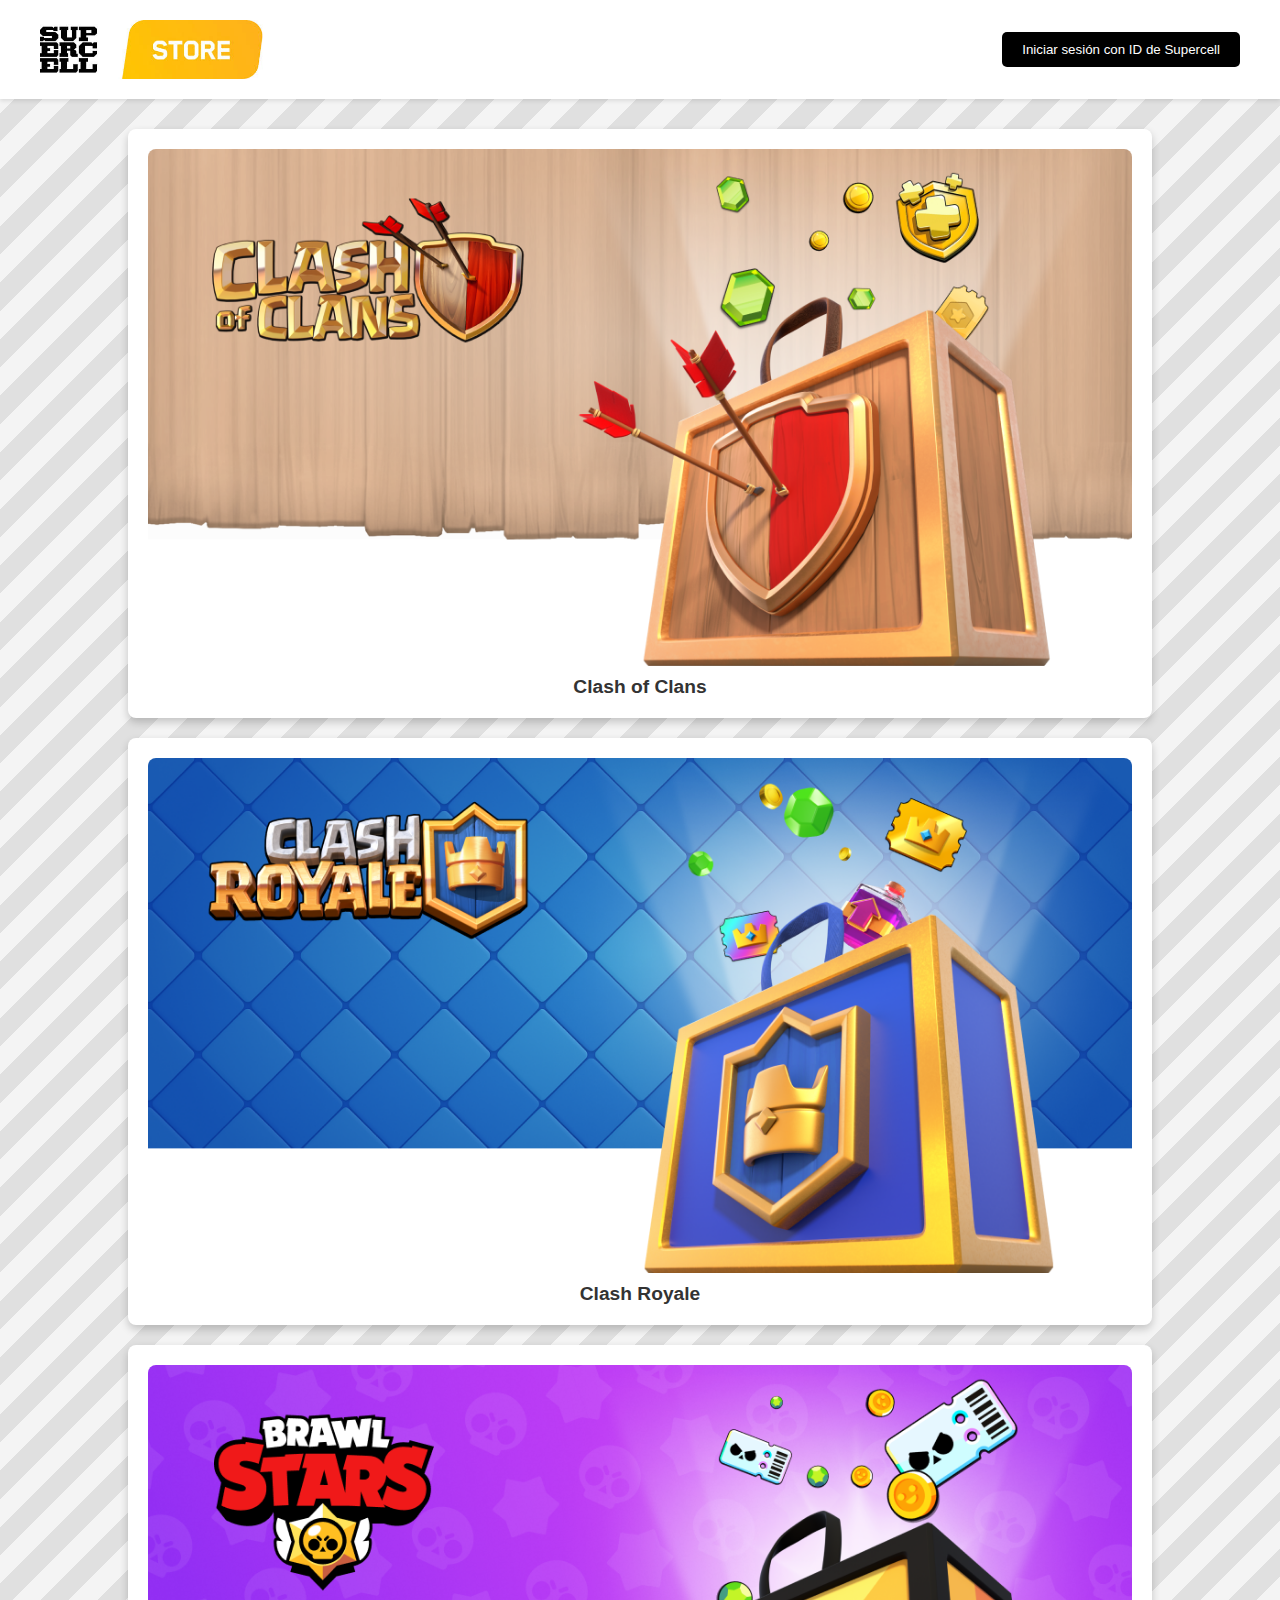
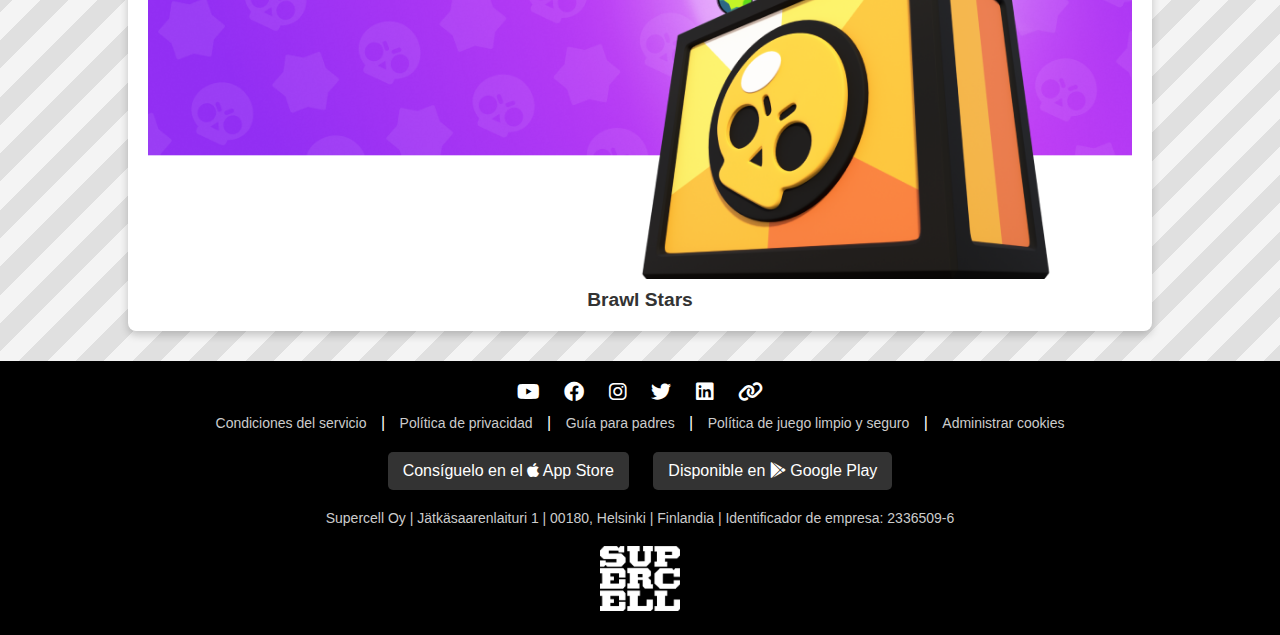
==== index.html @ 846e90d2 "Update and rename main.html to index.html" ====
<!DOCTYPE html>
<html lang="es">
<head>
  <meta charset="UTF-8">
  <meta name="viewport" content="width=device-width, initial-scale=1.0">
  <title>Supercell Store</title>
  <link rel="stylesheet" href="styles.css">
  <link rel="stylesheet" href="https://cdnjs.cloudflare.com/ajax/libs/font-awesome/6.0.0-beta3/css/all.min.css">
</head>
<body>

  <!-- Encabezado -->
  <header>
    <div class="header-container">
      <img src="Image/Logo_Header.jpg" alt="Supercell Store Logo" class="logo">
      <button class="login-button" onclick="window.location.href='Registro.html'">Iniciar sesión con ID de Supercell</button>
    </div>
  </header>

  <!-- Cuerpo principal -->
  <main>
    <a href="URL_DE_CLASH_OF_CLANS" class="game-block" id="clash-of-clans">
      <img src="Image/CoC.png" alt="Clash of Clans">
      <h2>Clash of Clans</h2>
    </a>

    <a href="URL_DE_CLASH_ROYALE" class="game-block" id="clash-royale">
      <img src="Image/C_R.png" alt="Clash Royale">
      <h2>Clash Royale</h2>
    </a>

    <a href="URL_DE_BRAWL_STARS" class="game-block" id="brawl-stars">
      <img src="Image/B_S.png" alt="Brawl Stars">
      <h2>Brawl Stars</h2>
    </a>
  </main>


  <!-- Footer fijo -->
  <footer>
    <div class="footer-content">
      <div class="social-icons">
        <a href="https://www.youtube.com/supercell"><i class="fab fa-youtube"></i></a>
        <a href="https://www.facebook.com/supercell/"><i class="fab fa-facebook"></i></a>
        <a href="https://www.instagram.com/supercell/"><i class="fab fa-instagram"></i></a>
        <a href="https://x.com/supercell"><i class="fab fa-twitter"></i></a>
        <a href="https://www.linkedin.com/company/supercell/"><i class="fab fa-linkedin"></i></a>
        <a href="https://www.glassdoor.com/Overview/Working-at-Supercell-EI_IE511675.11,20.htm"><i class="fas fa-link"></i></a>
      </div>
      <div class="footer-links">
        <a href="#">Condiciones del servicio</a> |
        <a href="#">Política de privacidad</a> |
        <a href="#">Guía para padres</a> |
        <a href="#">Política de juego limpio y seguro</a> |
        <a href="#">Administrar cookies</a>
      </div>
      <div class="app-links">
        <a href="#" class="app-store">Consíguelo en el <i class="fab fa-apple"></i> App Store</a>
        <a href="#" class="play-store">Disponible en <i class="fab fa-google-play"></i> Google Play</a>
      </div>
      <div class="company-info">
        <p>Supercell Oy | Jätkäsaarenlaituri 1 | 00180, Helsinki | Finlandia | Identificador de empresa: 2336509-6</p>
      </div>
      <img src="Image/Logo_Blanco.png" alt="Supercell Logo" class="footer-logo">
    </div>
  </footer>

  <script src="script.js"></script>
</body>
</html>
---- styles.css ----
/* Reset */
* {
  margin: 0;
  padding: 0;
  box-sizing: border-box;
}

body {
  font-family: Arial, sans-serif;
  background: #f4f4f4; /* Fondo gris claro */
  color: #333;
  min-height: 100vh;
  display: flex;
  flex-direction: column;
  background-image: repeating-linear-gradient(
    135deg,
    #e0e0e0,
    #e0e0e0 20px, /* Ajusta este valor para líneas más gruesas */
    #f4f4f4 20px,
    #f4f4f4 40px /* Ajusta este valor para el espacio entre líneas */
  ); /* Patrón de líneas de puntadas */
}


/* Encabezado */
header {
  background-color: #ffffff;
  padding: 20px;
  text-align: center;
  box-shadow: 0 2px 4px rgba(0, 0, 0, 0.1);
}

.header-container {
  display: flex;
  justify-content: space-between;
  align-items: center;
  max-width: 1200px;
  margin: auto;
}

.logo {
  width: 225px;
  height: auto;
}

.login-button {
  background-color: #000000;
  color: white;
  padding: 10px 20px;
  border: none;
  border-radius: 5px;
  cursor: pointer;
}

.login-button:hover {
  background-color: #005bb5;
}

/* Cuerpo principal */
main {
  display: flex;
  flex-direction: column;
  align-items: center;
  flex: 1;
  padding: 20px 0;
}

/* Estilo de la imagen en cada bloque */

/* Animación para la caja de juego */

.game-block {
  display: flex;
  flex-direction: column;
  align-items: center;
  background-color: #ffffff;
  width: 80%; /* Ocupa más espacio */
  padding: 20px;
  margin: 10px 0;
  text-align: center;
  text-decoration: none; /* Elimina el subrayado de los enlaces */
  color: inherit; /* Hereda el color del texto del padre */
  border-radius: 8px;
  box-shadow: 0 4px 8px rgba(0, 0, 0, 0.2);
  transition: transform 0.2s ease, box-shadow 0.2s ease;
}

/* Estilo para enlaces dentro de .game-block */
.game-block a {
  text-decoration: none; /* Elimina el subrayado de los enlaces */
  color: inherit; /* Hereda el color del texto del padre */
}

/* Para evitar que cambie de color cuando se visita */
.game-block a:visited {
  color: inherit; /* Mantiene el color original del texto */
}

/* Para evitar que aparezca subrayado en el foco (cuando se selecciona) */
.game-block a:focus {
  text-decoration: none; /* Elimina el subrayado cuando está en foco */
  outline: none; /* Elimina el contorno por defecto del foco (opcional) */
}

.game-block:hover {
  transform: scale(1.03); /* Escala más ligera del 3% */
  box-shadow: 0 6px 12px rgba(0, 0, 0, 0.3); /* Sombra un poco más profunda */
}

/* Imagen dentro de la caja de juego */
.game-block img {
  width: 100%;
  border-radius: 8px;
  transition: transform 0.2s ease; /* Sin zoom adicional en la imagen */
}

.game-block h2 {
  margin-top: 10px;
  font-size: 1.2rem;
  color: #333; /* Color del nombre del juego */
  transition: color 0.2s ease;
}

/* Cambia el color del texto al hacer hover (opcional) */
.game-block:hover h2 {
  color: #005bb5; /* Cambia el color del texto al hacer hover (opcional) */
}


/* Footer */
footer {
  background-color: #000;
  color: white;
  padding: 20px 0;
  text-align: center;
  width: 100%; /* Ocupa toda la parte inferior de la página */
}

.footer-content {
  max-width: 1200px;
  margin: auto;
}

.social-icons a {
  color: white;
  margin: 0 10px;
  font-size: 20px;
  text-decoration: none;
}

.footer-links {
  margin: 10px 0;
}

.footer-links a {
  color: #ccc;
  margin: 0 10px;
  text-decoration: none;
  font-size: 14px;
}

.footer-links a:hover {
  text-decoration: underline;
}

.app-links a {
  color: white;
  background: #333;
  padding: 10px 15px;
  margin: 10px;
  border-radius: 5px;
  text-decoration: none;
  display: inline-block;
}

.app-links a:hover {
  background: #555;
}

.company-info {
  margin: 10px 0;
  font-size: 14px;
  color: #ccc;
}

.footer-logo {
  width: 80px;
  height: auto;
  margin-top: 10px;
}
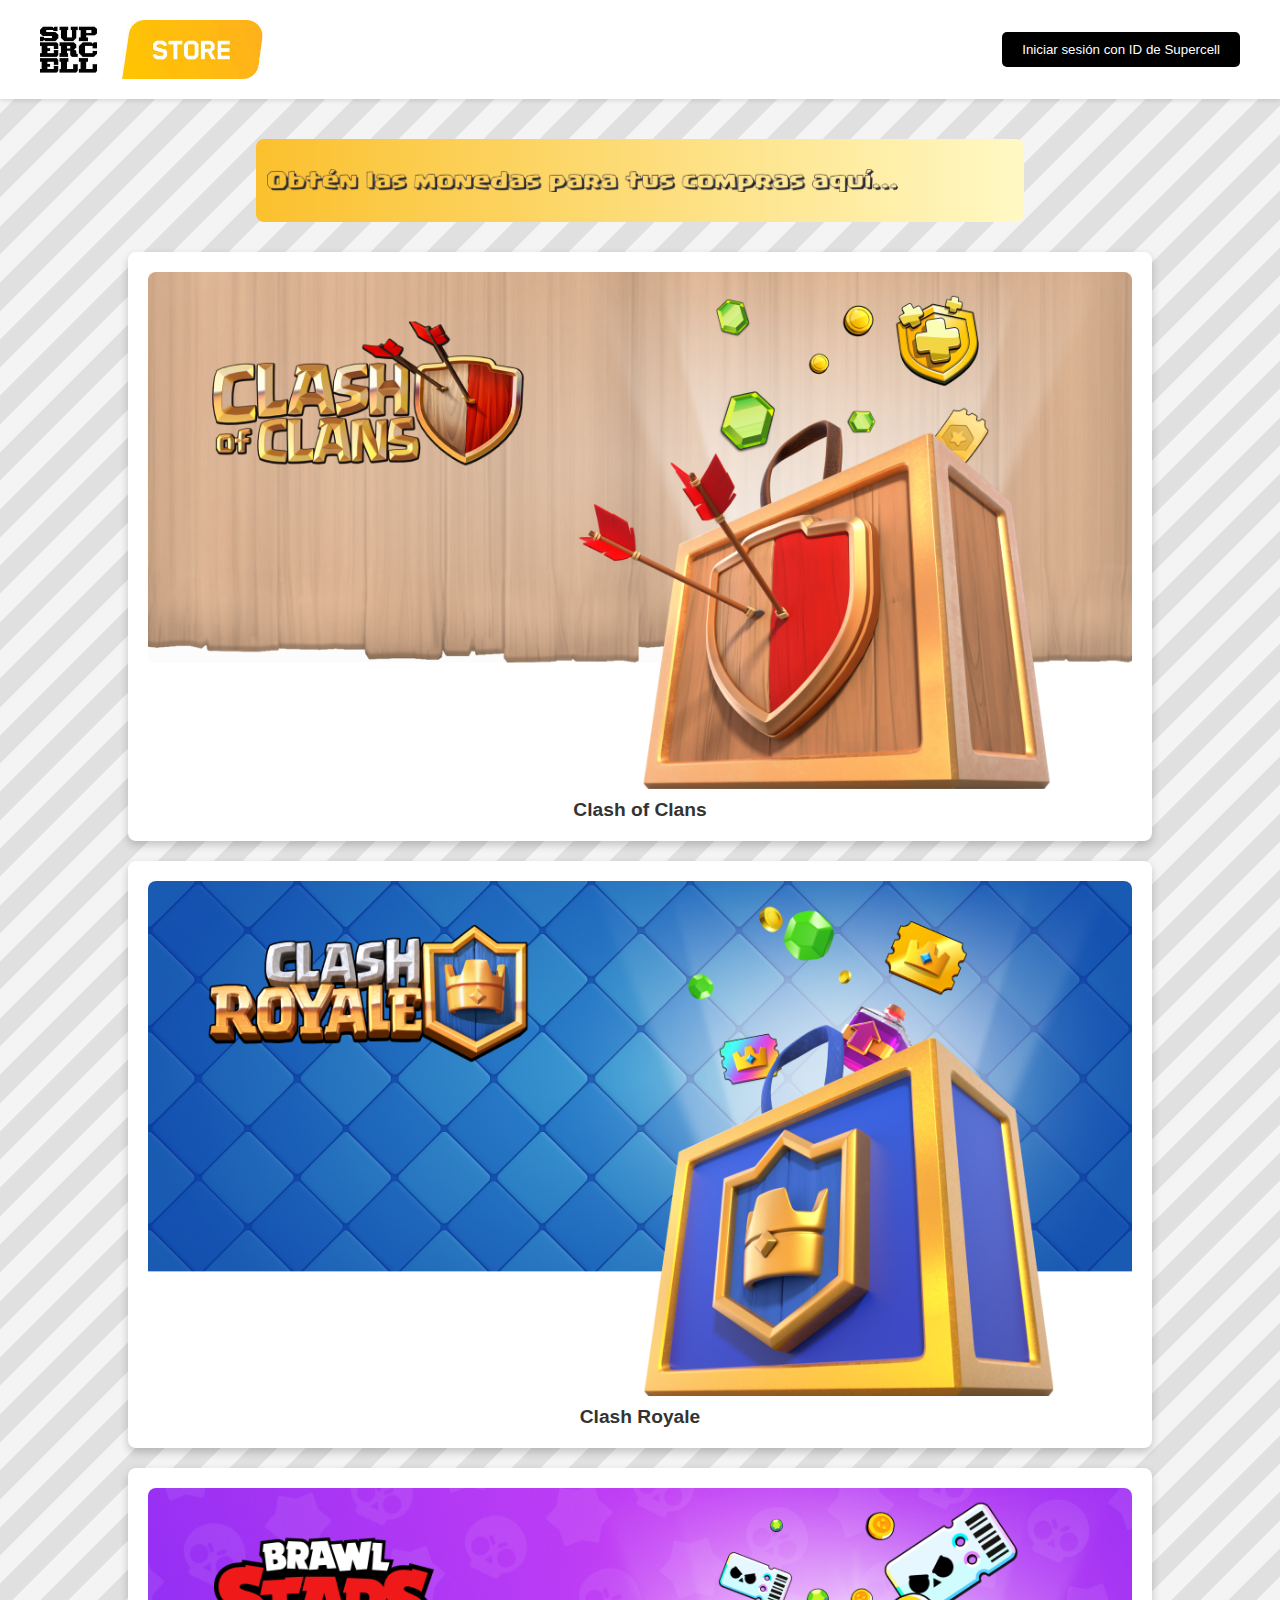
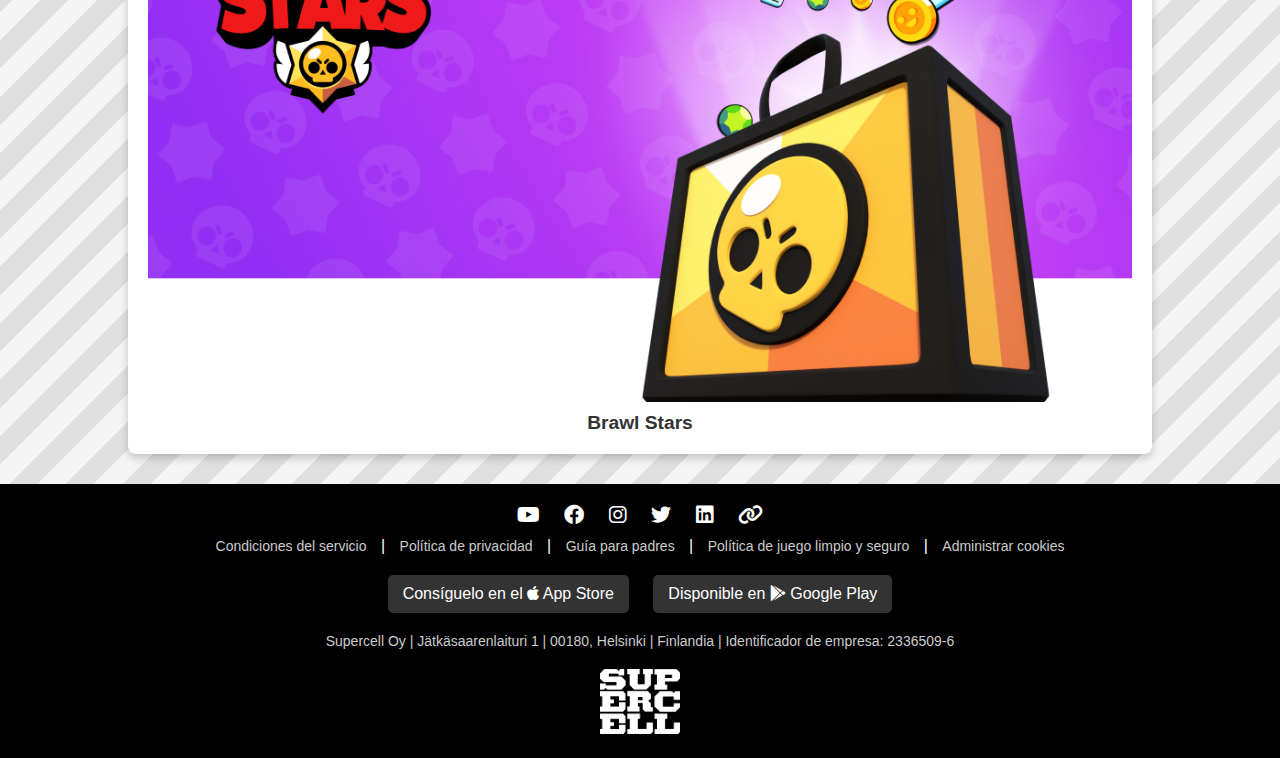
==== commit e166d0a2: "Add files via upload" ====
--- a/index.html
+++ b/index.html
@@ -16,27 +16,37 @@
       <button class="login-button" onclick="window.location.href='Registro.html'">Iniciar sesión con ID de Supercell</button>
     </div>
   </header>
-
   <!-- Cuerpo principal -->
   <main>
-    <a href="URL_DE_CLASH_OF_CLANS" class="game-block" id="clash-of-clans">
+
+    <!-- Nueva caja con una imagen horizontal -->
+    <a href="Monedas.html" class="clickable-box">
+      <div class="image-box">
+        <img src="Image/Banner.png" alt="Imagen Horizontal">
+      </div>
+    </a>
+    
+    <a href="CoC.html" class="game-block" id="clash-of-clans">
       <img src="Image/CoC.png" alt="Clash of Clans">
       <h2>Clash of Clans</h2>
     </a>
 
-    <a href="URL_DE_CLASH_ROYALE" class="game-block" id="clash-royale">
+    <a href="CR.html" class="game-block" id="clash-royale">
       <img src="Image/C_R.png" alt="Clash Royale">
       <h2>Clash Royale</h2>
     </a>
 
-    <a href="URL_DE_BRAWL_STARS" class="game-block" id="brawl-stars">
+    <a href="BS.html" class="game-block" id="brawl-stars">
       <img src="Image/B_S.png" alt="Brawl Stars">
       <h2>Brawl Stars</h2>
     </a>
+
   </main>
 
 
+
   <!-- Footer fijo -->
+
   <footer>
     <div class="footer-content">
       <div class="social-icons">
@@ -48,15 +58,15 @@
         <a href="https://www.glassdoor.com/Overview/Working-at-Supercell-EI_IE511675.11,20.htm"><i class="fas fa-link"></i></a>
       </div>
       <div class="footer-links">
-        <a href="#">Condiciones del servicio</a> |
-        <a href="#">Política de privacidad</a> |
-        <a href="#">Guía para padres</a> |
-        <a href="#">Política de juego limpio y seguro</a> |
-        <a href="#">Administrar cookies</a>
+        <a href="https://supercell.com/en/terms-of-service/es/">Condiciones del servicio</a> |
+        <a href="https://supercell.com/en/privacy-policy/es/">Política de privacidad</a> |
+        <a href="https://supercell.com/en/parents/es/">Guía para padres</a> |
+        <a href="https://supercell.com/en/safe-and-fair-play/es/">Política de juego limpio y seguro</a> |
+        <a href="#" id="open-cookie-modal">Administrar cookies</a>
       </div>
       <div class="app-links">
-        <a href="#" class="app-store">Consíguelo en el <i class="fab fa-apple"></i> App Store</a>
-        <a href="#" class="play-store">Disponible en <i class="fab fa-google-play"></i> Google Play</a>
+        <a href="https://apps.apple.com/es/developer/supercell/id488106216" class="app-store">Consíguelo en el <i class="fab fa-apple"></i> App Store</a>
+        <a href="https://play.google.com/store/apps/dev?id=6715068722362591614&hl=es" class="play-store">Disponible en <i class="fab fa-google-play"></i> Google Play</a>
       </div>
       <div class="company-info">
         <p>Supercell Oy | Jätkäsaarenlaituri 1 | 00180, Helsinki | Finlandia | Identificador de empresa: 2336509-6</p>
@@ -65,7 +75,30 @@
     </div>
   </footer>
 
+  <!-- Modal de cookies -->
+  <div id="cookie-modal" class="cookie-modal">
+    <div class="cookie-modal-content">
+      <span class="close-btn" id="close-cookie-modal">&times;</span>
+      <h2>CENTRO DE PREFERENCIA DE LA PRIVACIDAD</h2>
+      <div class="cookie-option">
+        <h3>Cookies dirigidas</h3>
+        <p>Estas cookies pueden estar en todo el sitio web, colocadas por nuestros socios publicitarios...</p>
+        
+      </div>
+      <div class="cookie-option">
+        <h3>Cookies de análisis</h3>
+        <p>Estas cookies nos ayudan a entender cómo interactúan los visitantes con la página web...</p>
+        
+      </div>
+      <div class="cookie-option">
+        <h3>Cookies necesarias</h3>
+        <p>Estas cookies son necesarias para que la página web funcione...</p>
+      </div>
+      <button class="confirm-btn">Confirmar mis preferencias</button>
+    </div>
+  </div>
+
+
   <script src="script.js"></script>
 </body>
 </html>
-
--- a/styles.css
+++ b/styles.css
@@ -65,7 +65,43 @@
   padding: 20px 0;
 }
 
-/* Estilo de la imagen en cada bloque */
+/* Caja para la imagen horizontal */
+.clickable-box {
+  display: block;
+  background: linear-gradient(to left, #fff9c4, #fbc02d); /* Degradado de amarillo */
+  border-radius: 8px;
+  width: 60%;
+  margin: 20px 0;
+  text-decoration: none;
+}
+
+.image-box {
+  width: 85%; /* Ajusta el tamaño según lo que necesites */
+  margin: 20px 0;
+  padding: 10px;
+  border-radius: 8px;
+  display: flex;
+  justify-content: center;
+  align-items: center;
+}
+
+/* Imagen dentro de la nueva caja */
+.image-box img {
+  width: 100%; /* Asegura que la imagen ocupe todo el ancho disponible de la caja */
+  height: auto;
+  border-radius: 8px;
+}
+
+/* Estilo de hover */
+.clickable-box {
+  transition: transform 0.3s ease-in-out, box-shadow 0.3s ease-in-out; /* Hacemos la transición suave al entrar y salir */
+}
+
+.clickable-box:hover {
+  transform: scale(1.02); /* Aumenta un poco el tamaño al pasar el mouse */
+  box-shadow: 0 6px 12px rgba(0, 0, 0, 0.3); /* Sombra suave */
+}
+
 
 /* Animación para la caja de juego */
 
@@ -188,4 +224,102 @@
   height: auto;
   margin-top: 10px;
 }
-  +  
+/* Estilos para el modal de cookies */
+.cookie-modal {
+  display: none; /* Oculto por defecto */
+  position: fixed;
+  z-index: 1000;
+  left: 0;
+  top: 0;
+  width: 100%;
+  height: 100%;
+  background-color: rgba(0, 0, 0, 0.5); /* Fondo semitransparente */
+}
+
+.cookie-modal-content {
+  background-color: #ffffff;
+  margin: 5% auto;
+  padding: 20px;
+  border-radius: 8px;
+  width: 90%;
+  max-width: 500px;
+  box-shadow: 0 4px 8px rgba(0, 0, 0, 0.2);
+  position: relative;
+  text-align: center;
+  animation: fadeIn 0.3s ease-in-out;
+}
+
+@keyframes fadeIn {
+  from {
+    opacity: 0;
+    transform: translateY(-10px);
+  }
+  to {
+    opacity: 1;
+    transform: translateY(0);
+  }
+}
+
+.cookie-modal-content h2 {
+  font-size: 1.8em;
+  margin-bottom: 20px;
+  color: #333;
+}
+
+.cookie-option {
+  margin-bottom: 20px;
+  text-align: left;
+}
+
+.cookie-option h3 {
+  font-size: 1.2em;
+  color: #007bff;
+  margin-bottom: 5px;
+}
+
+.cookie-option p {
+  font-size: 0.9em;
+  color: #555;
+}
+
+.cookie-option a {
+  color: #007bff;
+  text-decoration: none;
+}
+
+.cookie-option a:hover {
+  text-decoration: underline;
+}
+
+.confirm-btn {
+  display: inline-block;
+  margin-top: 20px;
+  padding: 10px 25px;
+  background-color: #007bff;
+  color: #ffffff;
+  font-size: 1em;
+  border: none;
+  border-radius: 5px;
+  cursor: pointer;
+  transition: background-color 0.3s ease;
+}
+
+.confirm-btn:hover {
+  background-color: #0056b3;
+}
+
+.close-btn {
+  position: absolute;
+  top: 15px;
+  right: 15px;
+  font-size: 24px;
+  font-weight: bold;
+  color: #999;
+  cursor: pointer;
+  transition: color 0.3s;
+}
+
+.close-btn:hover {
+  color: #333;
+}
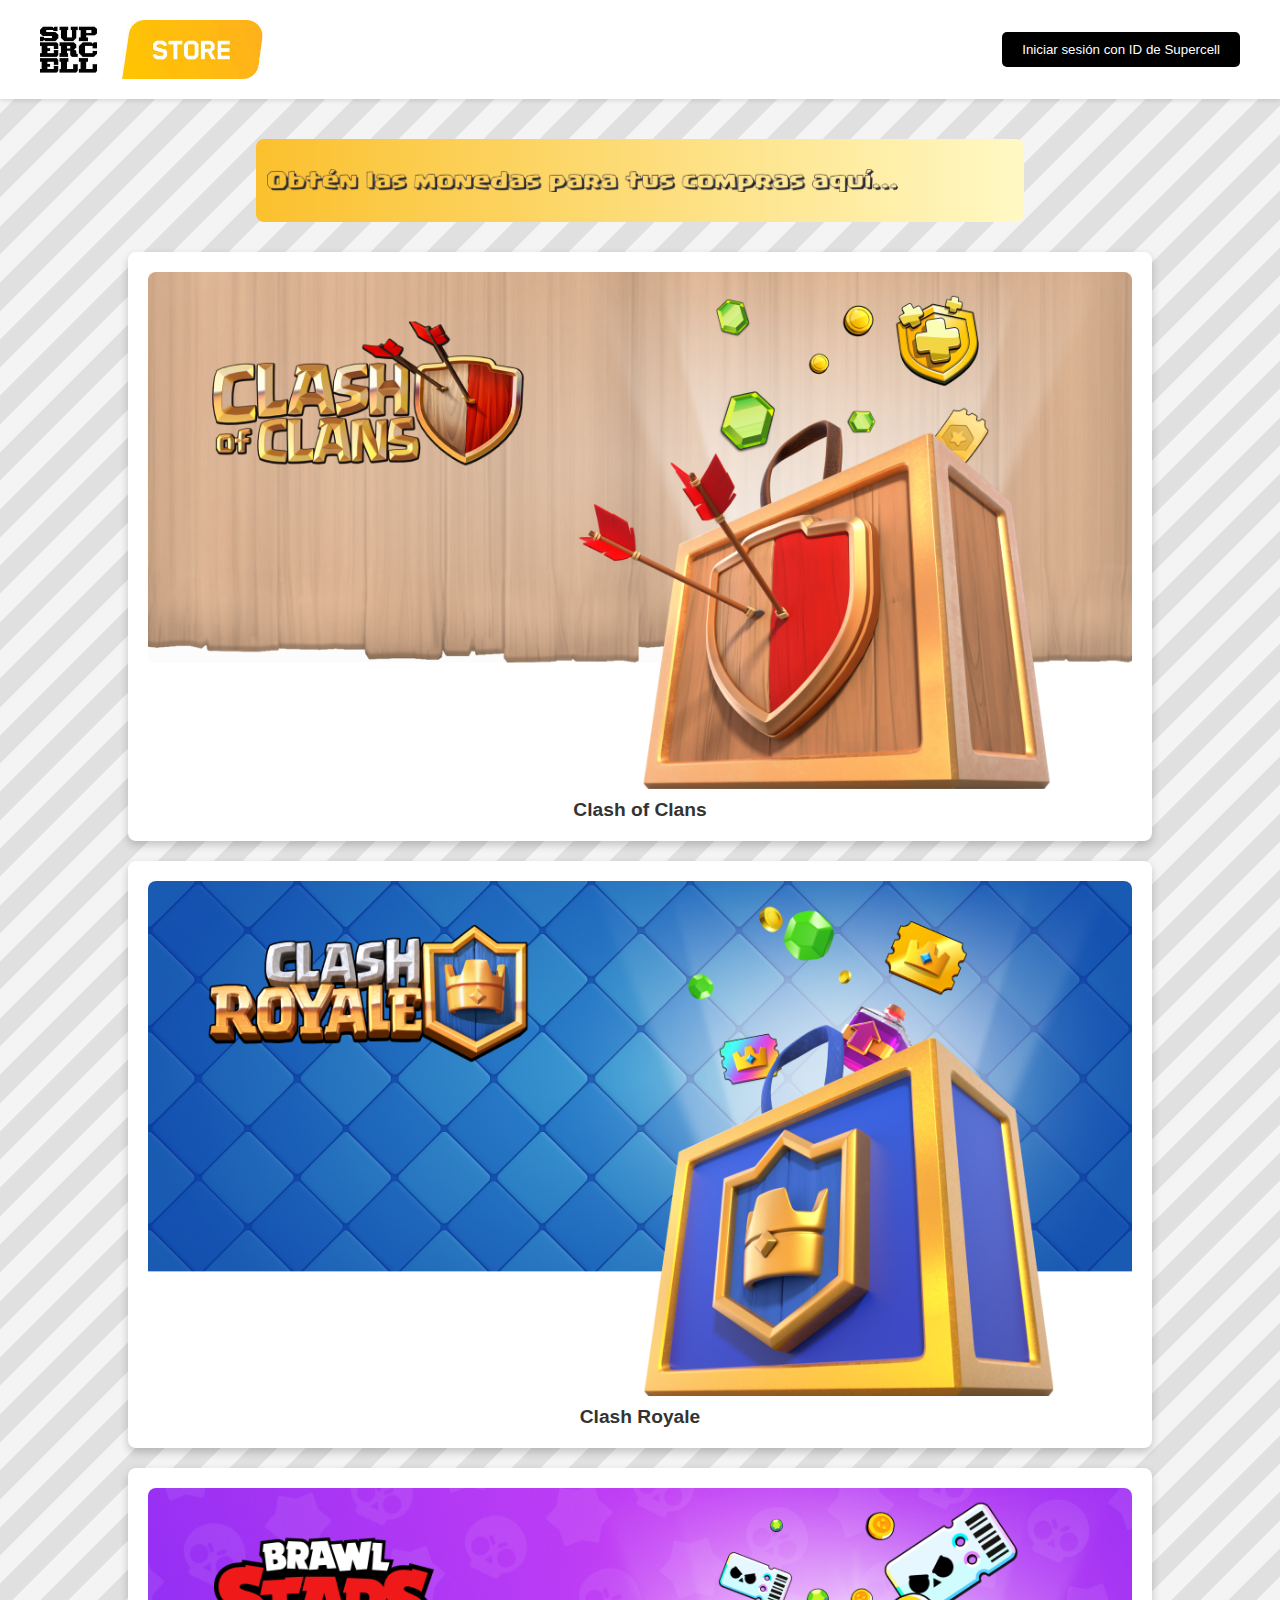
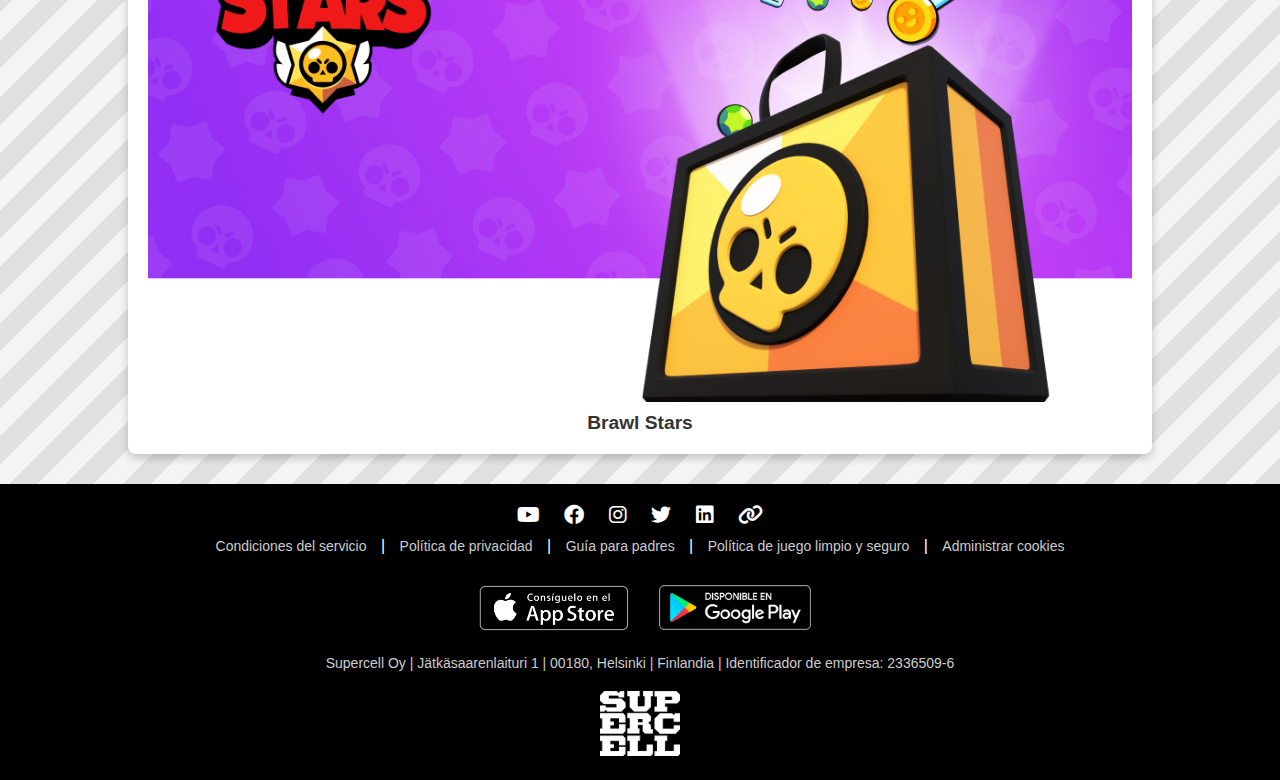
==== commit 63fc931e: "Add files via upload" ====
--- a/index.html
+++ b/index.html
@@ -16,6 +16,7 @@
       <button class="login-button" onclick="window.location.href='Registro.html'">Iniciar sesión con ID de Supercell</button>
     </div>
   </header>
+
   <!-- Cuerpo principal -->
   <main>
 
@@ -43,8 +44,6 @@
 
   </main>
 
-
-
   <!-- Footer fijo -->
 
   <footer>
@@ -65,9 +64,13 @@
         <a href="#" id="open-cookie-modal">Administrar cookies</a>
       </div>
       <div class="app-links">
-        <a href="https://apps.apple.com/es/developer/supercell/id488106216" class="app-store">Consíguelo en el <i class="fab fa-apple"></i> App Store</a>
-        <a href="https://play.google.com/store/apps/dev?id=6715068722362591614&hl=es" class="play-store">Disponible en <i class="fab fa-google-play"></i> Google Play</a>
-      </div>
+        <a href="https://apps.apple.com/es/developer/supercell/id488106216" target="_blank" class="app-store">
+            <img src="Image/App_Store.png" alt="App Store" class="app-logo app-store-logo">
+        </a>
+        <a href="https://play.google.com/store/apps/dev?id=6715068722362591614&hl=es" target="_blank" class="play-store">
+            <img src="Image/Play_Store.png" alt="Google Play" class="app-logo play-store-logo">
+        </a>
+    </div>    
       <div class="company-info">
         <p>Supercell Oy | Jätkäsaarenlaituri 1 | 00180, Helsinki | Finlandia | Identificador de empresa: 2336509-6</p>
       </div>
--- a/styles.css
+++ b/styles.css
@@ -199,19 +199,36 @@
   text-decoration: underline;
 }
 
+.app-links {
+  display: flex;
+  gap: 20px;
+  justify-content: center;
+  align-items: center; /* Centra los elementos horizontalmente */
+  margin-top: 20px;
+}
+
 .app-links a {
-  color: white;
-  background: #333;
-  padding: 10px 15px;
-  margin: 10px;
-  border-radius: 5px;
-  text-decoration: none;
   display: inline-block;
 }
 
-.app-links a:hover {
-  background: #555;
-}
+.app-logo {
+  transition: transform 0.2s; /* Efecto de hover */
+}
+
+.app-store-logo {
+  width: 170px; /* Tamaño específico para App Store */
+  height: auto;
+}
+
+.play-store-logo {
+  width: 152px; /* Tamaño específico para Google Play */
+  height: auto;
+}
+
+.app-logo:hover {
+  transform: scale(1.1); /* Aumenta ligeramente el tamaño en hover */
+}
+
 
 .company-info {
   margin: 10px 0;
